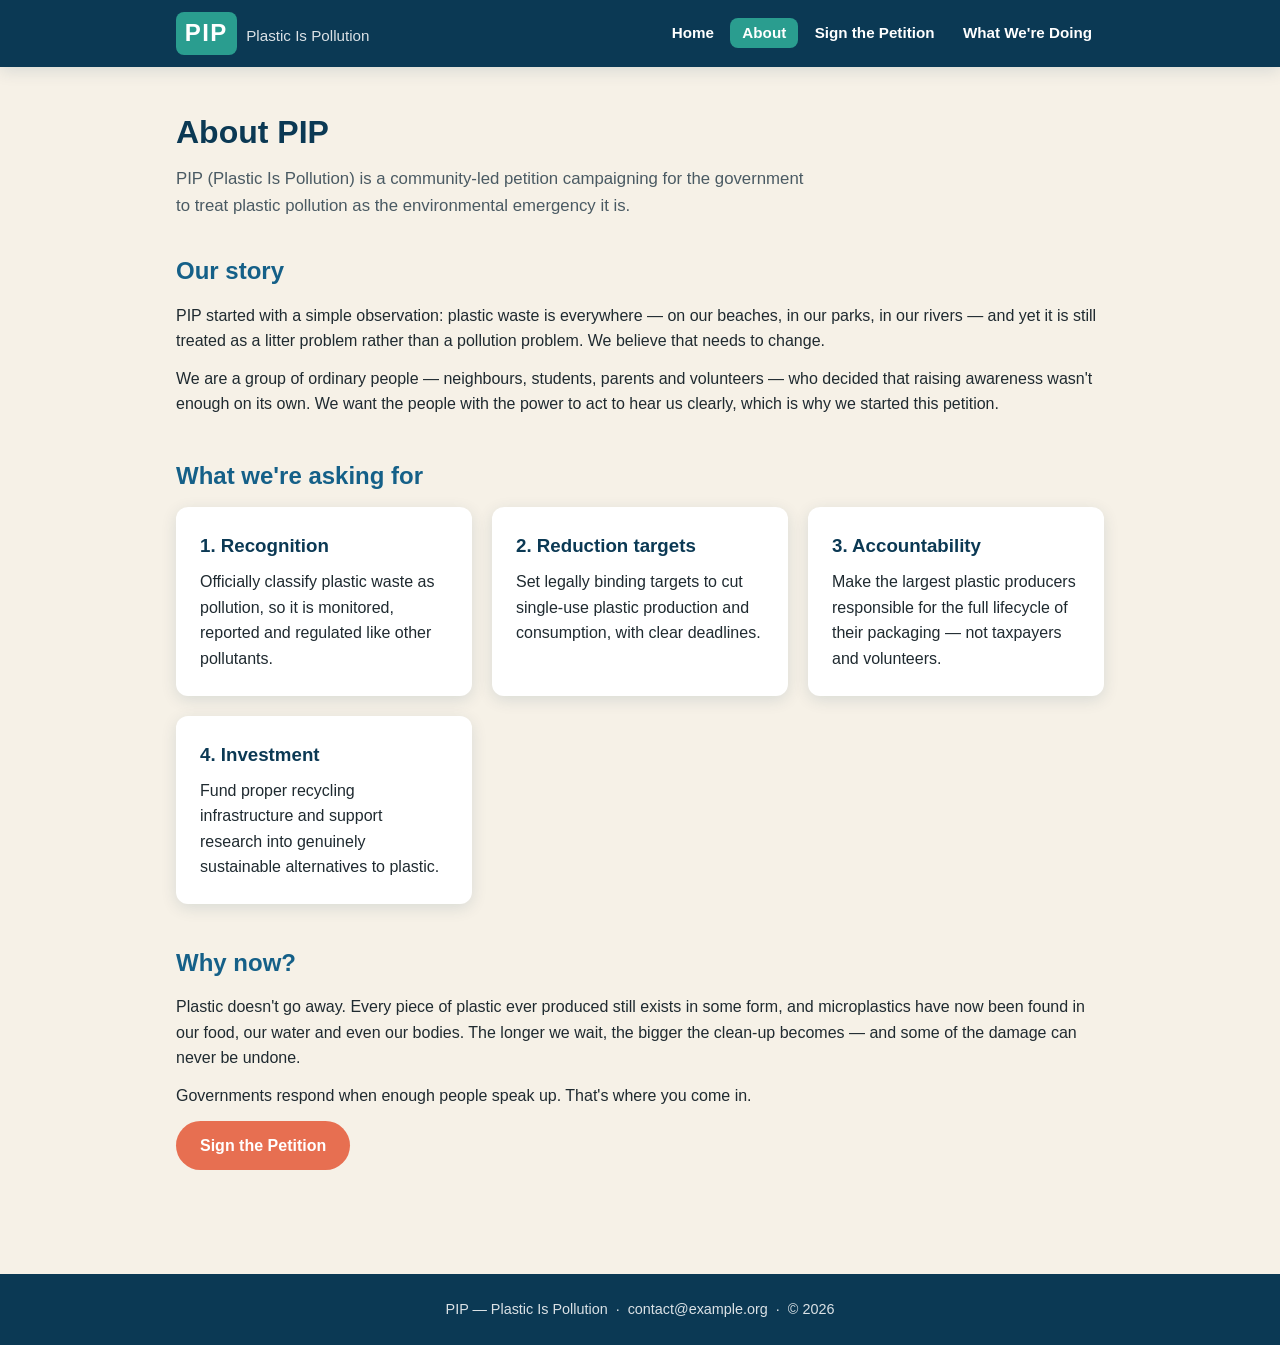
==== about.html @ 7ddf5d79 "Add PIP (Plastic Is Pollution) petition website Static site with Home, About, Sign the Petition and " ====
<!DOCTYPE html>
<html lang="en">
<head>
  <meta charset="UTF-8">
  <meta name="viewport" content="width=device-width, initial-scale=1.0">
  <title>About — PIP: Plastic Is Pollution</title>
  <link rel="stylesheet" href="css/styles.css">
</head>
<body>

  <header class="site-header">
    <div class="inner">
      <a class="brand" href="index.html">
        <span class="logo">PIP</span>
        <span class="tagline">Plastic Is Pollution</span>
      </a>
      <nav class="site-nav">
        <a href="index.html">Home</a>
        <a href="about.html" class="active">About</a>
        <a href="sign.html">Sign the Petition</a>
        <a href="what-we-are-doing.html">What We're Doing</a>
      </nav>
    </div>
  </header>

  <main>
    <h1 class="page-title">About PIP</h1>
    <p class="page-intro">
      <!-- EDIT ME: one-line summary of who you are -->
      PIP (Plastic Is Pollution) is a community-led petition campaigning for the
      government to treat plastic pollution as the environmental emergency it is.
    </p>

    <!-- EDIT ME: Your story — who started PIP, when and why -->
    <section>
      <h2>Our story</h2>
      <p>
        PIP started with a simple observation: plastic waste is everywhere — on
        our beaches, in our parks, in our rivers — and yet it is still treated
        as a litter problem rather than a pollution problem. We believe that
        needs to change.
      </p>
      <p>
        We are a group of ordinary people — neighbours, students, parents and
        volunteers — who decided that raising awareness wasn't enough on its
        own. We want the people with the power to act to hear us clearly, which
        is why we started this petition.
      </p>
    </section>

    <!-- EDIT ME: What you're asking for — refine these demands as the campaign develops -->
    <section>
      <h2>What we're asking for</h2>
      <div class="card-grid">
        <div class="card">
          <h3>1. Recognition</h3>
          <p>Officially classify plastic waste as pollution, so it is monitored, reported and regulated like other pollutants.</p>
        </div>
        <div class="card">
          <h3>2. Reduction targets</h3>
          <p>Set legally binding targets to cut single-use plastic production and consumption, with clear deadlines.</p>
        </div>
        <div class="card">
          <h3>3. Accountability</h3>
          <p>Make the largest plastic producers responsible for the full lifecycle of their packaging — not taxpayers and volunteers.</p>
        </div>
        <div class="card">
          <h3>4. Investment</h3>
          <p>Fund proper recycling infrastructure and support research into genuinely sustainable alternatives to plastic.</p>
        </div>
      </div>
    </section>

    <!-- EDIT ME: Why now — the urgency argument -->
    <section>
      <h2>Why now?</h2>
      <p>
        Plastic doesn't go away. Every piece of plastic ever produced still
        exists in some form, and microplastics have now been found in our food,
        our water and even our bodies. The longer we wait, the bigger the
        clean-up becomes — and some of the damage can never be undone.
      </p>
      <p>
        Governments respond when enough people speak up. That's where you come
        in.
      </p>
      <p><a class="btn btn-primary" href="sign.html">Sign the Petition</a></p>
    </section>
  </main>

  <footer class="site-footer">
    <!-- EDIT ME: contact email and social links -->
    <p>PIP — Plastic Is Pollution &nbsp;·&nbsp; contact@example.org &nbsp;·&nbsp; © 2026</p>
  </footer>

</body>
</html>
---- css/styles.css ----
/* ============================================================
   PIP — Plastic Is Pollution
   Shared stylesheet for all pages.
   Colours, fonts and spacing are defined once here as variables,
   so you can re-theme the whole site by editing this block.
   ============================================================ */

:root {
  --ocean-deep: #0b3954;
  --ocean: #156088;
  --sea-green: #2a9d8f;
  --sand: #f6f1e7;
  --coral: #e76f51;
  --ink: #1f2a30;
  --ink-soft: #4a5a63;
  --white: #ffffff;
  --max-width: 960px;
  --radius: 12px;
  --shadow: 0 4px 16px rgba(11, 57, 84, 0.12);
}

* {
  box-sizing: border-box;
  margin: 0;
  padding: 0;
}

body {
  font-family: "Segoe UI", "Helvetica Neue", Arial, sans-serif;
  color: var(--ink);
  background: var(--sand);
  line-height: 1.6;
}

img {
  max-width: 100%;
}

/* ---------- Header & navigation ---------- */

.site-header {
  background: var(--ocean-deep);
  color: var(--white);
  position: sticky;
  top: 0;
  z-index: 10;
  box-shadow: var(--shadow);
}

.site-header .inner {
  max-width: var(--max-width);
  margin: 0 auto;
  padding: 0.75rem 1rem;
  display: flex;
  align-items: center;
  justify-content: space-between;
  flex-wrap: wrap;
  gap: 0.5rem;
}

.brand {
  display: flex;
  align-items: baseline;
  gap: 0.6rem;
  text-decoration: none;
  color: var(--white);
}

.brand .logo {
  font-size: 1.5rem;
  font-weight: 800;
  letter-spacing: 0.06em;
  background: var(--sea-green);
  padding: 0.15rem 0.55rem;
  border-radius: 8px;
}

.brand .tagline {
  font-size: 0.95rem;
  opacity: 0.85;
}

.site-nav a {
  color: var(--white);
  text-decoration: none;
  padding: 0.4rem 0.75rem;
  border-radius: 8px;
  font-weight: 600;
  font-size: 0.95rem;
}

.site-nav a:hover {
  background: rgba(255, 255, 255, 0.15);
}

.site-nav a.active {
  background: var(--sea-green);
}

/* ---------- Hero banner ---------- */

.hero {
  background: linear-gradient(160deg, var(--ocean-deep), var(--ocean) 60%, var(--sea-green));
  color: var(--white);
  text-align: center;
  padding: 4rem 1rem 4.5rem;
}

.hero h1 {
  font-size: clamp(1.8rem, 5vw, 3rem);
  margin-bottom: 0.75rem;
}

.hero p {
  max-width: 640px;
  margin: 0 auto 1.5rem;
  font-size: 1.1rem;
  opacity: 0.92;
}

/* ---------- Buttons ---------- */

.btn {
  display: inline-block;
  border: none;
  cursor: pointer;
  text-decoration: none;
  font-weight: 700;
  font-size: 1rem;
  padding: 0.75rem 1.5rem;
  border-radius: 999px;
  transition: transform 0.1s ease, opacity 0.15s ease;
}

.btn:hover {
  transform: translateY(-1px);
  opacity: 0.92;
}

.btn-primary {
  background: var(--coral);
  color: var(--white);
}

.btn-secondary {
  background: var(--white);
  color: var(--ocean-deep);
}

.btn-outline {
  background: transparent;
  color: var(--ocean-deep);
  border: 2px solid var(--ocean-deep);
}

/* ---------- Page layout ---------- */

main {
  max-width: var(--max-width);
  margin: 0 auto;
  padding: 2.5rem 1rem 4rem;
}

.page-title {
  color: var(--ocean-deep);
  font-size: 2rem;
  margin-bottom: 0.5rem;
}

.page-intro {
  color: var(--ink-soft);
  max-width: 640px;
  margin-bottom: 2rem;
  font-size: 1.05rem;
}

section {
  margin-bottom: 2.5rem;
}

section h2 {
  color: var(--ocean);
  margin-bottom: 0.75rem;
}

section p + p {
  margin-top: 0.75rem;
}

/* ---------- Cards ---------- */

.card-grid {
  display: grid;
  grid-template-columns: repeat(auto-fit, minmax(260px, 1fr));
  gap: 1.25rem;
}

.card {
  background: var(--white);
  border-radius: var(--radius);
  box-shadow: var(--shadow);
  padding: 1.5rem;
}

.card h3 {
  color: var(--ocean-deep);
  margin-bottom: 0.5rem;
}

.card .stat {
  display: block;
  font-size: 2rem;
  font-weight: 800;
  color: var(--sea-green);
  margin-bottom: 0.25rem;
}

/* ---------- Status badges (What we're doing page) ---------- */

.badge {
  display: inline-block;
  font-size: 0.75rem;
  font-weight: 700;
  text-transform: uppercase;
  letter-spacing: 0.05em;
  padding: 0.2rem 0.6rem;
  border-radius: 999px;
  margin-bottom: 0.6rem;
}

.badge-now {
  background: #d9f2ee;
  color: #1a7268;
}

.badge-next {
  background: #fdeee7;
  color: #b5522f;
}

.badge-done {
  background: #e2e8f0;
  color: #44546a;
}

/* ---------- Petition form ---------- */

.form-card {
  background: var(--white);
  border-radius: var(--radius);
  box-shadow: var(--shadow);
  padding: 2rem;
  max-width: 560px;
}

.form-field {
  margin-bottom: 1.1rem;
}

.form-field label {
  display: block;
  font-weight: 600;
  margin-bottom: 0.3rem;
  color: var(--ocean-deep);
}

.form-field .hint {
  font-size: 0.85rem;
  color: var(--ink-soft);
  margin-top: 0.2rem;
}

.form-field input[type="text"],
.form-field input[type="email"],
.form-field textarea {
  width: 100%;
  padding: 0.65rem 0.8rem;
  border: 1px solid #c3ccd2;
  border-radius: 8px;
  font-size: 1rem;
  font-family: inherit;
}

.form-field input:focus,
.form-field textarea:focus {
  outline: 2px solid var(--sea-green);
  border-color: var(--sea-green);
}

.checkbox-field {
  display: flex;
  gap: 0.6rem;
  align-items: flex-start;
  font-size: 0.95rem;
  color: var(--ink-soft);
}

.checkbox-field input {
  margin-top: 0.3rem;
}

.form-message {
  margin-top: 1rem;
  padding: 0.75rem 1rem;
  border-radius: 8px;
  display: none;
}

.form-message.success {
  display: block;
  background: #d9f2ee;
  color: #1a7268;
}

.form-message.error {
  display: block;
  background: #fdeee7;
  color: #b5522f;
}

/* ---------- Signature document ---------- */

.signature-tools {
  display: flex;
  align-items: center;
  gap: 0.75rem;
  flex-wrap: wrap;
  margin-bottom: 1rem;
}

.signature-count {
  font-weight: 700;
  color: var(--ocean-deep);
}

.signature-table-wrap {
  overflow-x: auto;
  background: var(--white);
  border-radius: var(--radius);
  box-shadow: var(--shadow);
}

table.signatures {
  width: 100%;
  border-collapse: collapse;
  min-width: 520px;
}

table.signatures th,
table.signatures td {
  text-align: left;
  padding: 0.7rem 1rem;
  border-bottom: 1px solid #e8e4da;
  font-size: 0.95rem;
}

table.signatures th {
  background: var(--ocean-deep);
  color: var(--white);
  font-size: 0.85rem;
  text-transform: uppercase;
  letter-spacing: 0.04em;
}

table.signatures tr:last-child td {
  border-bottom: none;
}

.empty-note {
  padding: 1.5rem;
  color: var(--ink-soft);
  font-style: italic;
}

/* ---------- Footer ---------- */

.site-footer {
  background: var(--ocean-deep);
  color: rgba(255, 255, 255, 0.85);
  text-align: center;
  padding: 1.5rem 1rem;
  font-size: 0.9rem;
}

.site-footer a {
  color: var(--white);
}

/* ---------- Print view: turn the sign page into a clean document ---------- */

@media print {
  .site-header,
  .site-footer,
  .hero,
  .form-card,
  .signature-tools,
  .no-print {
    display: none !important;
  }

  body {
    background: var(--white);
  }

  .signature-table-wrap {
    box-shadow: none;
  }
}
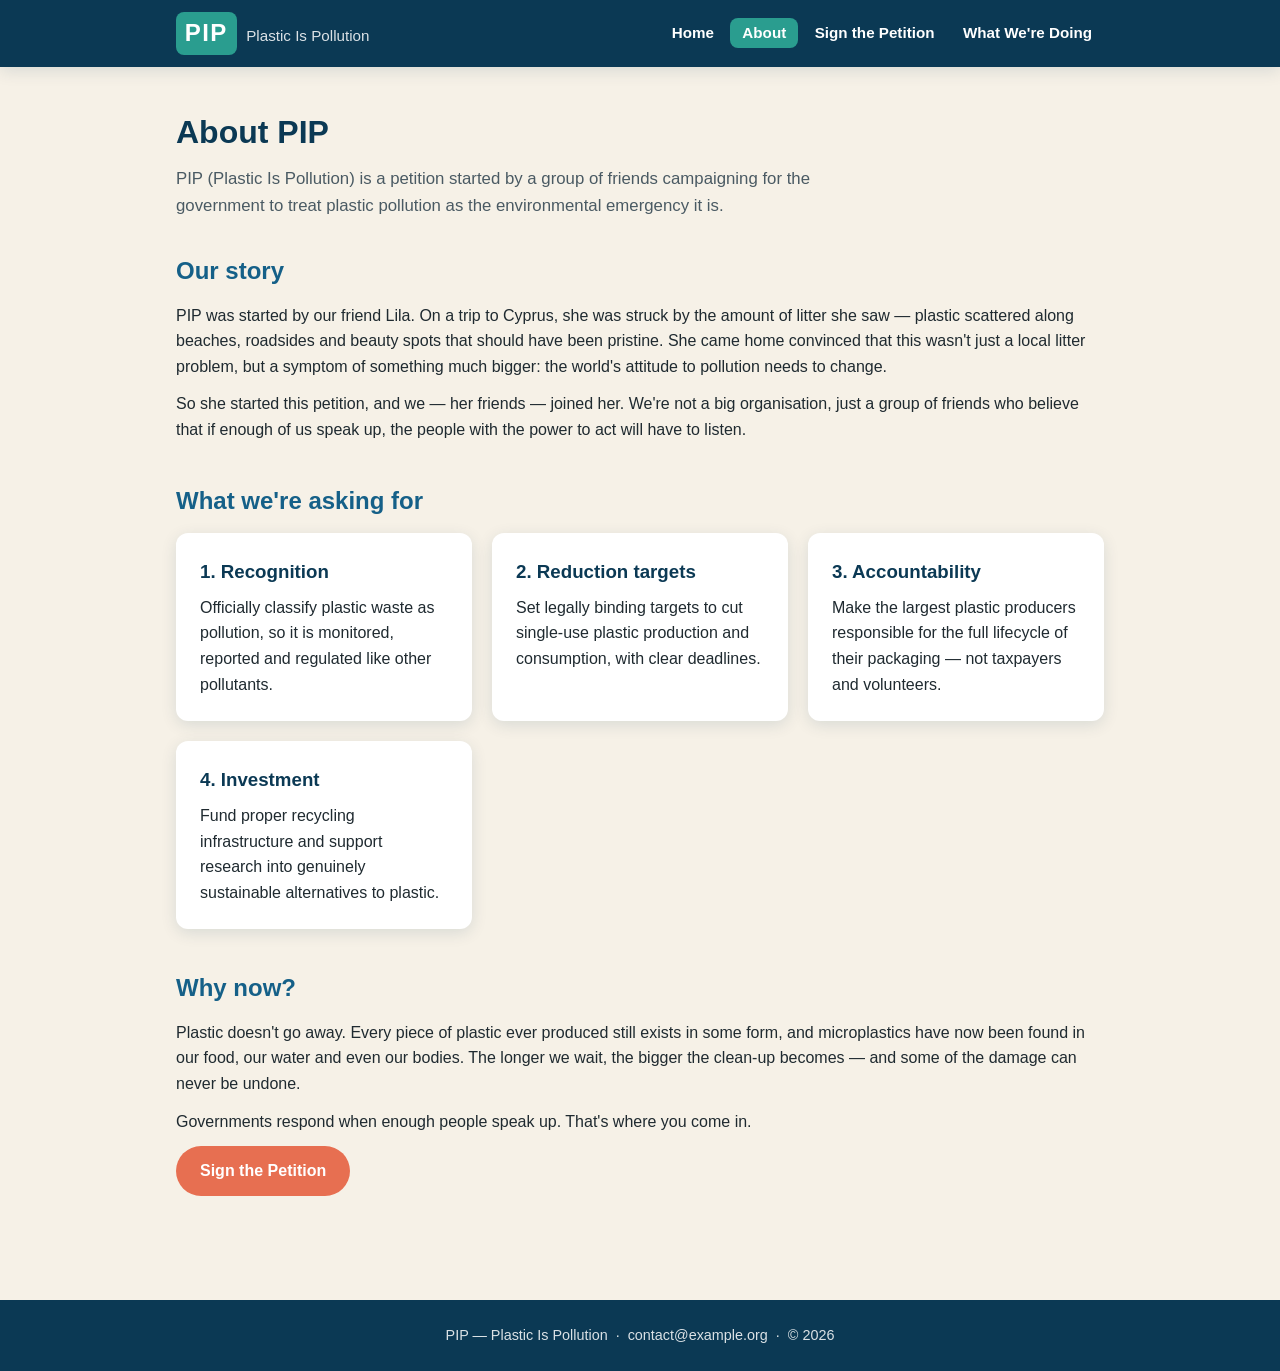
==== commit 65b3a895: "Update About copy with PIP's origin story Tell the real story: Lila started the petition after seein" ====
--- a/about.html
+++ b/about.html
@@ -27,24 +27,27 @@
     <h1 class="page-title">About PIP</h1>
     <p class="page-intro">
       <!-- EDIT ME: one-line summary of who you are -->
-      PIP (Plastic Is Pollution) is a community-led petition campaigning for the
-      government to treat plastic pollution as the environmental emergency it is.
+      PIP (Plastic Is Pollution) is a petition started by a group of friends
+      campaigning for the government to treat plastic pollution as the
+      environmental emergency it is.
     </p>
 
     <!-- EDIT ME: Your story — who started PIP, when and why -->
     <section>
       <h2>Our story</h2>
       <p>
-        PIP started with a simple observation: plastic waste is everywhere — on
-        our beaches, in our parks, in our rivers — and yet it is still treated
-        as a litter problem rather than a pollution problem. We believe that
-        needs to change.
+        PIP was started by our friend Lila. On a trip to Cyprus, she was struck
+        by the amount of litter she saw — plastic scattered along beaches,
+        roadsides and beauty spots that should have been pristine. She came home
+        convinced that this wasn't just a local litter problem, but a symptom of
+        something much bigger: the world's attitude to pollution needs to
+        change.
       </p>
       <p>
-        We are a group of ordinary people — neighbours, students, parents and
-        volunteers — who decided that raising awareness wasn't enough on its
-        own. We want the people with the power to act to hear us clearly, which
-        is why we started this petition.
+        So she started this petition, and we — her friends — joined her. We're
+        not a big organisation, just a group of friends who believe that if
+        enough of us speak up, the people with the power to act will have to
+        listen.
       </p>
     </section>
 
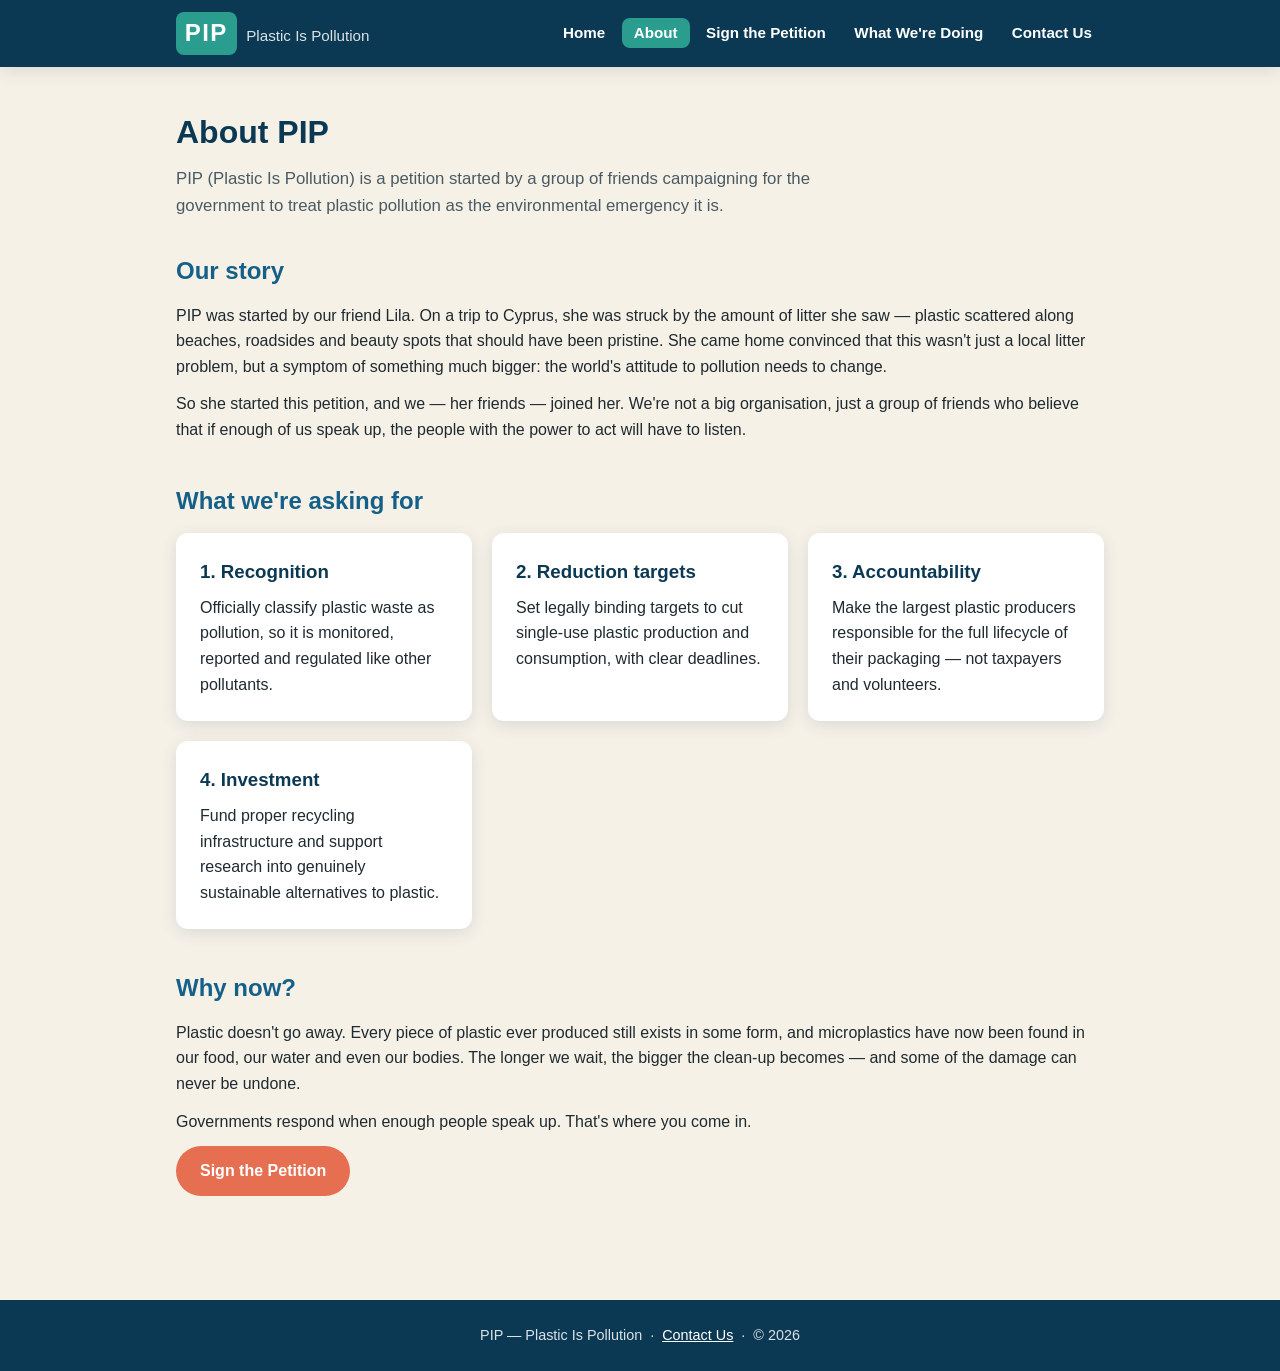
==== commit 56fe37a4: "Add Contact Us page with parent-run contact details New contact page makes clear the campaign is run" ====
--- a/about.html
+++ b/about.html
@@ -19,6 +19,7 @@
         <a href="about.html" class="active">About</a>
         <a href="sign.html">Sign the Petition</a>
         <a href="what-we-are-doing.html">What We're Doing</a>
+        <a href="contact.html">Contact Us</a>
       </nav>
     </div>
   </header>
@@ -92,8 +93,8 @@
   </main>
 
   <footer class="site-footer">
-    <!-- EDIT ME: contact email and social links -->
-    <p>PIP — Plastic Is Pollution &nbsp;·&nbsp; contact@example.org &nbsp;·&nbsp; © 2026</p>
+    <!-- EDIT ME: social links (contact details live on contact.html) -->
+    <p>PIP — Plastic Is Pollution &nbsp;·&nbsp; <a href="contact.html">Contact Us</a> &nbsp;·&nbsp; © 2026</p>
   </footer>
 
 </body>
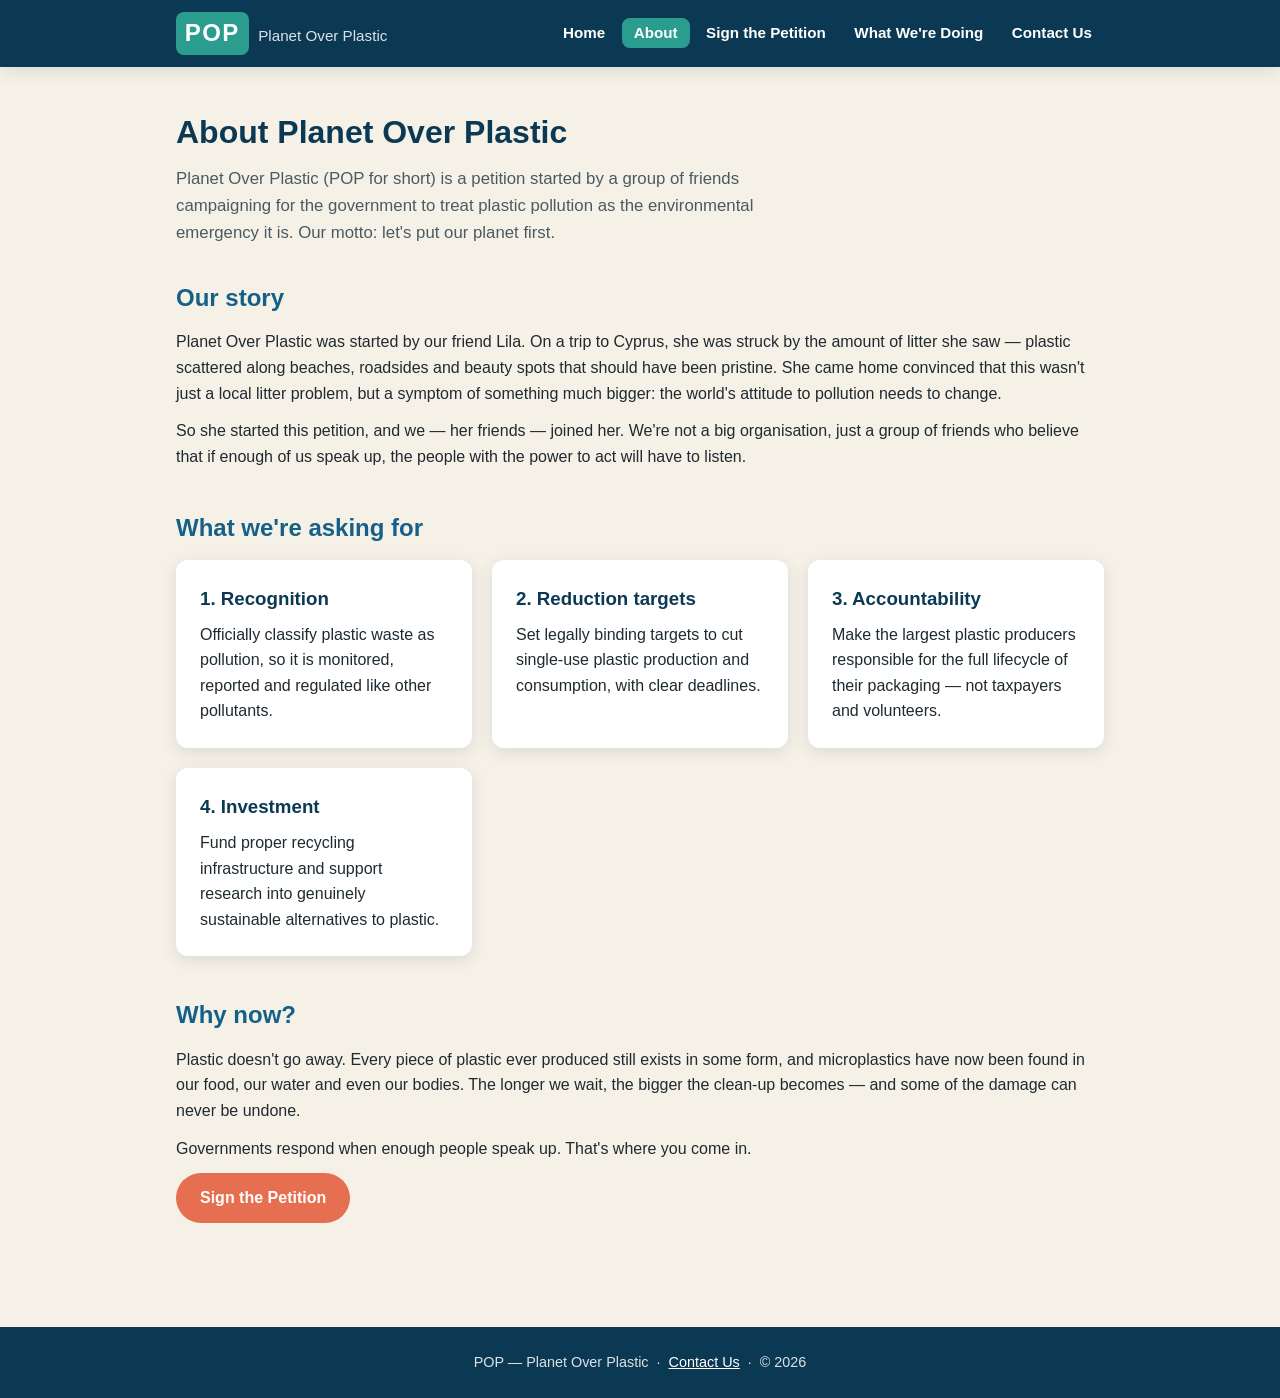
==== commit bdbab980: "Rename campaign to Planet Over Plastic (POP) The group voted for the new name. Update the logo badge" ====
--- a/about.html
+++ b/about.html
@@ -3,7 +3,7 @@
 <head>
   <meta charset="UTF-8">
   <meta name="viewport" content="width=device-width, initial-scale=1.0">
-  <title>About — PIP: Plastic Is Pollution</title>
+  <title>About — POP: Planet Over Plastic</title>
   <link rel="stylesheet" href="css/styles.css">
 </head>
 <body>
@@ -11,8 +11,8 @@
   <header class="site-header">
     <div class="inner">
       <a class="brand" href="index.html">
-        <span class="logo">PIP</span>
-        <span class="tagline">Plastic Is Pollution</span>
+        <span class="logo">POP</span>
+        <span class="tagline">Planet Over Plastic</span>
       </a>
       <nav class="site-nav">
         <a href="index.html">Home</a>
@@ -25,19 +25,20 @@
   </header>
 
   <main>
-    <h1 class="page-title">About PIP</h1>
+    <h1 class="page-title">About Planet Over Plastic</h1>
     <p class="page-intro">
       <!-- EDIT ME: one-line summary of who you are -->
-      PIP (Plastic Is Pollution) is a petition started by a group of friends
-      campaigning for the government to treat plastic pollution as the
-      environmental emergency it is.
+      Planet Over Plastic (POP for short) is a petition started by a group of
+      friends campaigning for the government to treat plastic pollution as the
+      environmental emergency it is. Our motto: let's put our planet first.
     </p>
 
-    <!-- EDIT ME: Your story — who started PIP, when and why -->
+    <!-- EDIT ME: Your story — who started the campaign, when and why -->
     <section>
       <h2>Our story</h2>
       <p>
-        PIP was started by our friend Lila. On a trip to Cyprus, she was struck
+        Planet Over Plastic was started by our friend Lila. On a trip to
+        Cyprus, she was struck
         by the amount of litter she saw — plastic scattered along beaches,
         roadsides and beauty spots that should have been pristine. She came home
         convinced that this wasn't just a local litter problem, but a symptom of
@@ -94,7 +95,7 @@
 
   <footer class="site-footer">
     <!-- EDIT ME: social links (contact details live on contact.html) -->
-    <p>PIP — Plastic Is Pollution &nbsp;·&nbsp; <a href="contact.html">Contact Us</a> &nbsp;·&nbsp; © 2026</p>
+    <p>POP — Planet Over Plastic &nbsp;·&nbsp; <a href="contact.html">Contact Us</a> &nbsp;·&nbsp; © 2026</p>
   </footer>
 
 </body>
--- a/css/styles.css
+++ b/css/styles.css
@@ -1,5 +1,5 @@
 /* ============================================================
-   PIP — Plastic Is Pollution
+   POP — Planet Over Plastic
    Shared stylesheet for all pages.
    Colours, fonts and spacing are defined once here as variables,
    so you can re-theme the whole site by editing this block.
